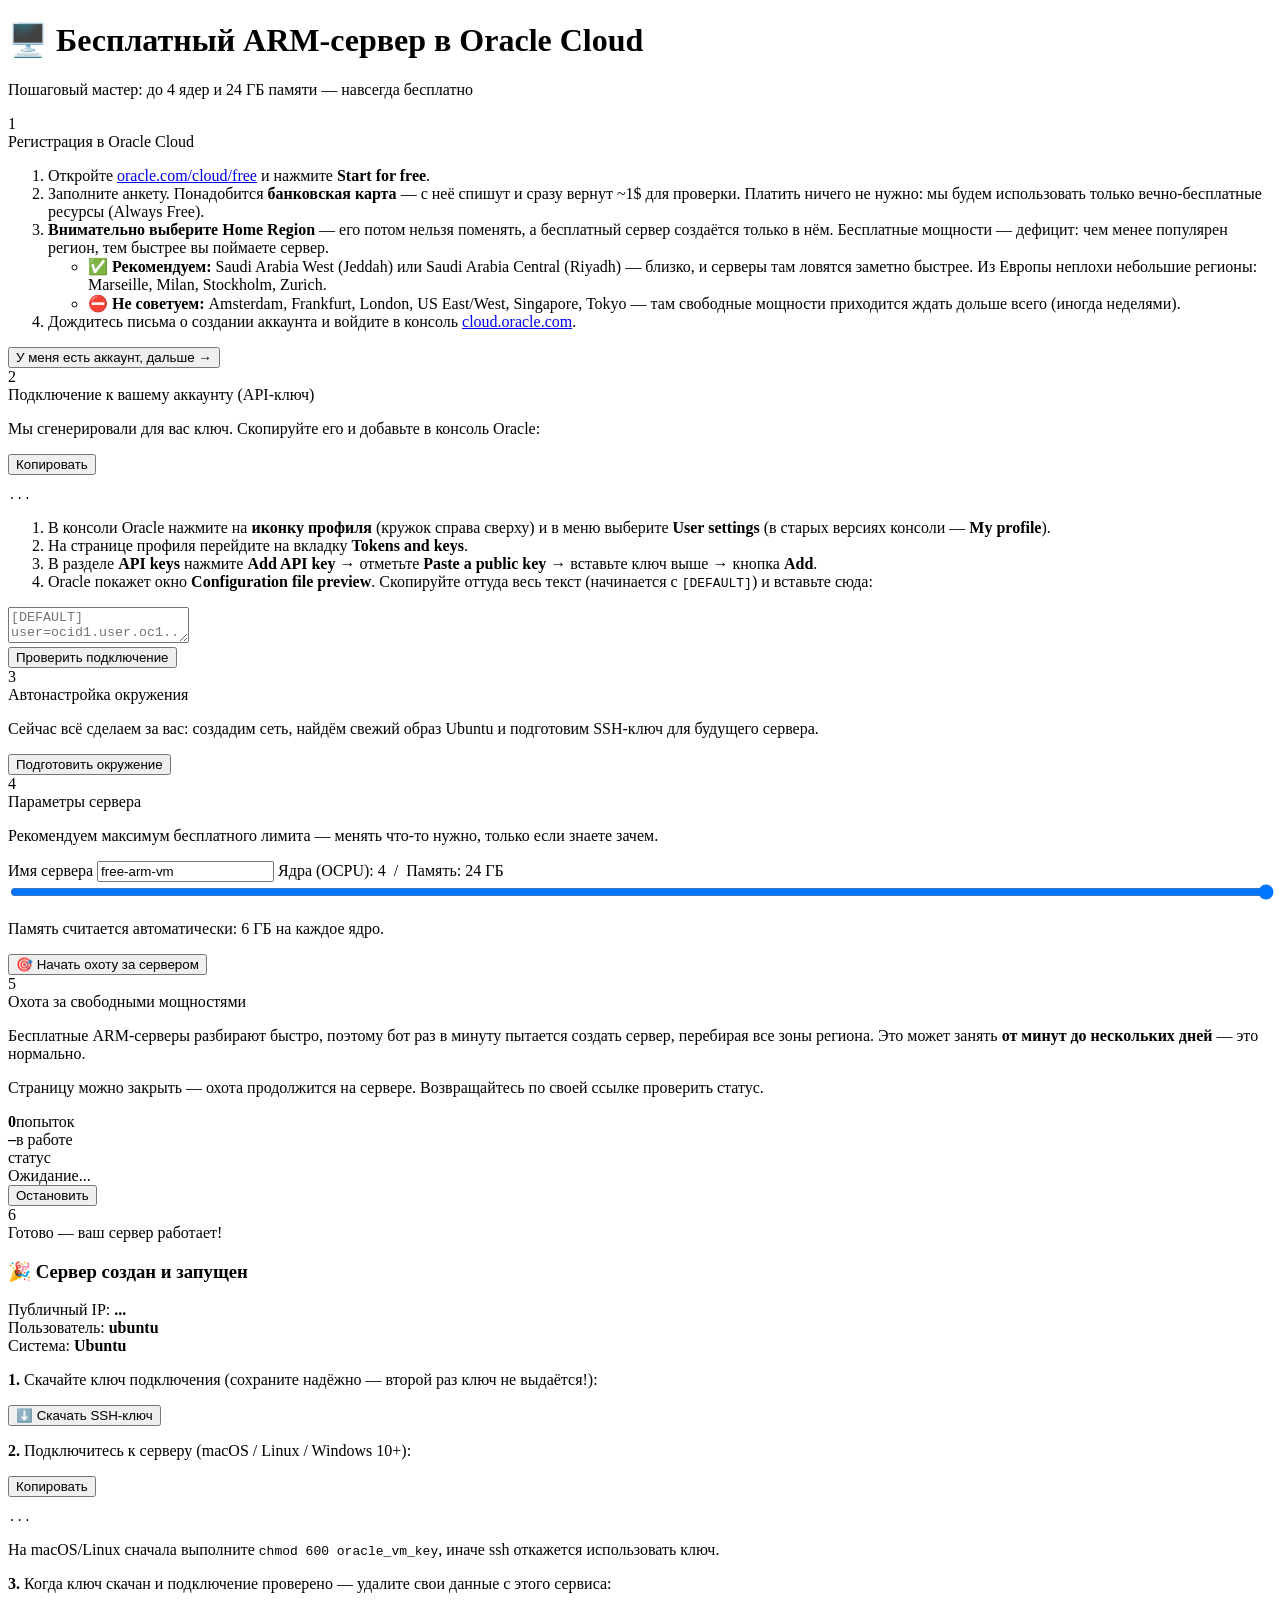
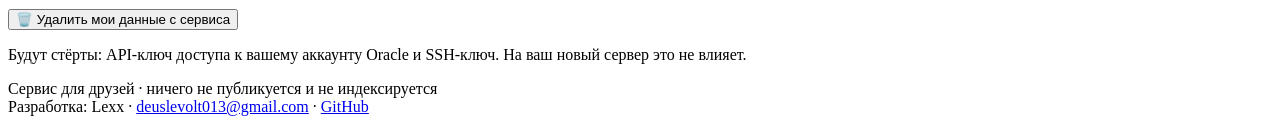
==== app/templates/index.html @ d77c9a21 "Кнопка «Начать заново» на шагах 2–5 Co-Authored-By: Claude Fable 5 <noreply@anthropic.com>" ====
<!DOCTYPE html>
<html lang="ru">
<head>
<meta charset="utf-8">
<meta name="viewport" content="width=device-width, initial-scale=1">
<meta name="robots" content="noindex, nofollow">
<title>Бесплатный сервер в Oracle Cloud</title>
<link rel="stylesheet" href="/static/style.css">
</head>
<body>
<div class="wrap">
  <header>
    <h1>🖥️ Бесплатный ARM-сервер в Oracle Cloud</h1>
    <p>Пошаговый мастер: до 4 ядер и 24 ГБ памяти — навсегда бесплатно</p>
  </header>

  <!-- ШАГ 1 -->
  <div class="step" id="step1">
    <div class="step-head">
      <div class="step-num">1</div>
      <div class="step-title">Регистрация в Oracle Cloud</div>
    </div>
    <div class="step-body">
      <ol>
        <li>Откройте <a href="https://www.oracle.com/cloud/free/" target="_blank" rel="noopener">oracle.com/cloud/free</a> и нажмите <b>Start for free</b>.</li>
        <li>Заполните анкету. Понадобится <b>банковская карта</b> — с неё спишут и сразу вернут ~1$ для проверки. Платить ничего не нужно: мы будем использовать только вечно-бесплатные ресурсы (Always Free).</li>
        <li><b>Внимательно выберите Home Region</b> — его потом нельзя поменять, а бесплатный сервер создаётся только в нём. Бесплатные мощности — дефицит: чем менее популярен регион, тем быстрее вы поймаете сервер.
          <ul>
            <li>✅ <b>Рекомендуем:</b> Saudi Arabia West (Jeddah) или Saudi Arabia Central (Riyadh) — близко, и серверы там ловятся заметно быстрее. Из Европы неплохи небольшие регионы: Marseille, Milan, Stockholm, Zurich.</li>
            <li>⛔ <b>Не советуем:</b> Amsterdam, Frankfurt, London, US East/West, Singapore, Tokyo — там свободные мощности приходится ждать дольше всего (иногда неделями).</li>
          </ul>
        </li>
        <li>Дождитесь письма о создании аккаунта и войдите в консоль <a href="https://cloud.oracle.com" target="_blank" rel="noopener">cloud.oracle.com</a>.</li>
      </ol>
      <button id="btn-step1">У меня есть аккаунт, дальше →</button>
    </div>
  </div>

  <!-- ШАГ 2 -->
  <div class="step" id="step2">
    <div class="step-head">
      <div class="step-num">2</div>
      <div class="step-title">Подключение к вашему аккаунту (API-ключ)</div>
    </div>
    <div class="step-body">
      <p>Мы сгенерировали для вас ключ. Скопируйте его и добавьте в консоль Oracle:</p>
      <div class="codebox">
        <button class="copy-btn" data-copy="#public-key">Копировать</button>
        <pre id="public-key">...</pre>
      </div>
      <ol>
        <li>В консоли Oracle нажмите на <b>иконку профиля</b> (кружок справа сверху) и в меню выберите <b>User settings</b> (в старых версиях консоли — <b>My profile</b>).</li>
        <li>На странице профиля перейдите на вкладку <b>Tokens and keys</b>.</li>
        <li>В разделе <b>API keys</b> нажмите <b>Add API key</b> → отметьте <b>Paste a public key</b> → вставьте ключ выше → кнопка <b>Add</b>.</li>
        <li>Oracle покажет окно <b>Configuration file preview</b>. Скопируйте оттуда весь текст (начинается с <code>[DEFAULT]</code>) и вставьте сюда:</li>
      </ol>
      <textarea id="config-snippet" placeholder="[DEFAULT]&#10;user=ocid1.user.oc1..&#10;fingerprint=...&#10;tenancy=ocid1.tenancy.oc1..&#10;region=..."></textarea>
      <div class="error" id="config-error"></div>
      <button id="btn-step2">Проверить подключение</button>
      <div id="config-ok"></div>
    </div>
  </div>

  <!-- ШАГ 3 -->
  <div class="step" id="step3">
    <div class="step-head">
      <div class="step-num">3</div>
      <div class="step-title">Автонастройка окружения</div>
    </div>
    <div class="step-body">
      <p>Сейчас всё сделаем за вас: создадим сеть, найдём свежий образ Ubuntu и подготовим SSH-ключ для будущего сервера.</p>
      <ul class="subtasks" id="setup-steps"></ul>
      <div class="error" id="setup-error"></div>
      <button id="btn-step3">Подготовить окружение</button>
    </div>
  </div>

  <!-- ШАГ 4 -->
  <div class="step" id="step4">
    <div class="step-head">
      <div class="step-num">4</div>
      <div class="step-title">Параметры сервера</div>
    </div>
    <div class="step-body">
      <p>Рекомендуем максимум бесплатного лимита — менять что-то нужно, только если знаете зачем.</p>
      <label>Имя сервера
        <input type="text" id="vm-name" value="free-arm-vm" maxlength="64">
      </label>
      <label>Ядра (OCPU): <span id="ocpus-label">4</span> &nbsp;/&nbsp; Память: <span id="mem-label">24</span> ГБ
        <input type="range" id="vm-ocpus" min="1" max="4" value="4" style="width:100%">
      </label>
      <p class="hint">Память считается автоматически: 6 ГБ на каждое ядро.</p>
      <button id="btn-step4">🎯 Начать охоту за сервером</button>
    </div>
  </div>

  <!-- ШАГ 5 -->
  <div class="step" id="step5">
    <div class="step-head">
      <div class="step-num">5</div>
      <div class="step-title">Охота за свободными мощностями</div>
    </div>
    <div class="step-body">
      <p>Бесплатные ARM-серверы разбирают быстро, поэтому бот раз в минуту пытается создать сервер, перебирая все зоны региона. Это может занять <b>от минут до нескольких дней</b> — это нормально.</p>
      <p class="hint">Страницу можно закрыть — охота продолжится на сервере. Возвращайтесь по своей ссылке проверить статус.</p>
      <div class="hunt-panel">
        <div class="hunt-stats">
          <div class="stat"><b id="hunt-attempts">0</b><span>попыток</span></div>
          <div class="stat"><b id="hunt-elapsed">–</b><span>в работе</span></div>
          <div class="stat"><b id="hunt-state"><span class="spinner"></span></b><span>статус</span></div>
        </div>
        <div class="hunt-log" id="hunt-log">Ожидание...</div>
      </div>
      <div class="error" id="hunt-error"></div>
      <button id="btn-hunt-stop" class="danger">Остановить</button>
      <button id="btn-hunt-restart" style="display:none">Возобновить охоту</button>
    </div>
  </div>

  <!-- ШАГ 6 -->
  <div class="step" id="step6">
    <div class="step-head">
      <div class="step-num">6</div>
      <div class="step-title">Готово — ваш сервер работает!</div>
    </div>
    <div class="step-body">
      <div class="success-box">
        <h3>🎉 Сервер создан и запущен</h3>
        <div class="kv"><span>Публичный IP:</span> <b id="vm-ip">...</b></div>
        <div class="kv"><span>Пользователь:</span> <b>ubuntu</b></div>
        <div class="kv"><span>Система:</span> <b id="vm-image">Ubuntu</b></div>
      </div>
      <p><b>1.</b> Скачайте ключ подключения (сохраните надёжно — второй раз ключ не выдаётся!):</p>
      <button id="btn-download-key">⬇️ Скачать SSH-ключ</button>
      <p><b>2.</b> Подключитесь к серверу (macOS / Linux / Windows 10+):</p>
      <div class="codebox">
        <button class="copy-btn" data-copy="#ssh-cmd">Копировать</button>
        <pre id="ssh-cmd">...</pre>
      </div>
      <p class="hint">На macOS/Linux сначала выполните <code>chmod 600 oracle_vm_key</code>, иначе ssh откажется использовать ключ.</p>
      <p><b>3.</b> Когда ключ скачан и подключение проверено — удалите свои данные с этого сервиса:</p>
      <button id="btn-wipe" class="danger">🗑️ Удалить мои данные с сервиса</button>
      <p class="hint">Будут стёрты: API-ключ доступа к вашему аккаунту Oracle и SSH-ключ. На ваш новый сервер это не влияет.</p>
    </div>
  </div>

  <div id="reset-row" style="display:none; text-align:center; margin-top:6px;">
    <button id="btn-reset" class="danger" style="margin-top:0">↺ Начать заново</button>
    <div class="hint" style="margin-top:6px">Сбросит все шаги и удалит созданные ключи — вернётесь к шагу 1.</div>
  </div>

  <footer>
    Сервис для друзей · ничего не публикуется и не индексируется<br>
    Разработка: Lexx · <a href="mailto:deuslevolt013@gmail.com">deuslevolt013@gmail.com</a> · <a href="https://github.com/Lexx143/oracle-vm-creator" target="_blank" rel="noopener">GitHub</a>
  </footer>
</div>
<script src="/static/app.js"></script>
</body>
</html>
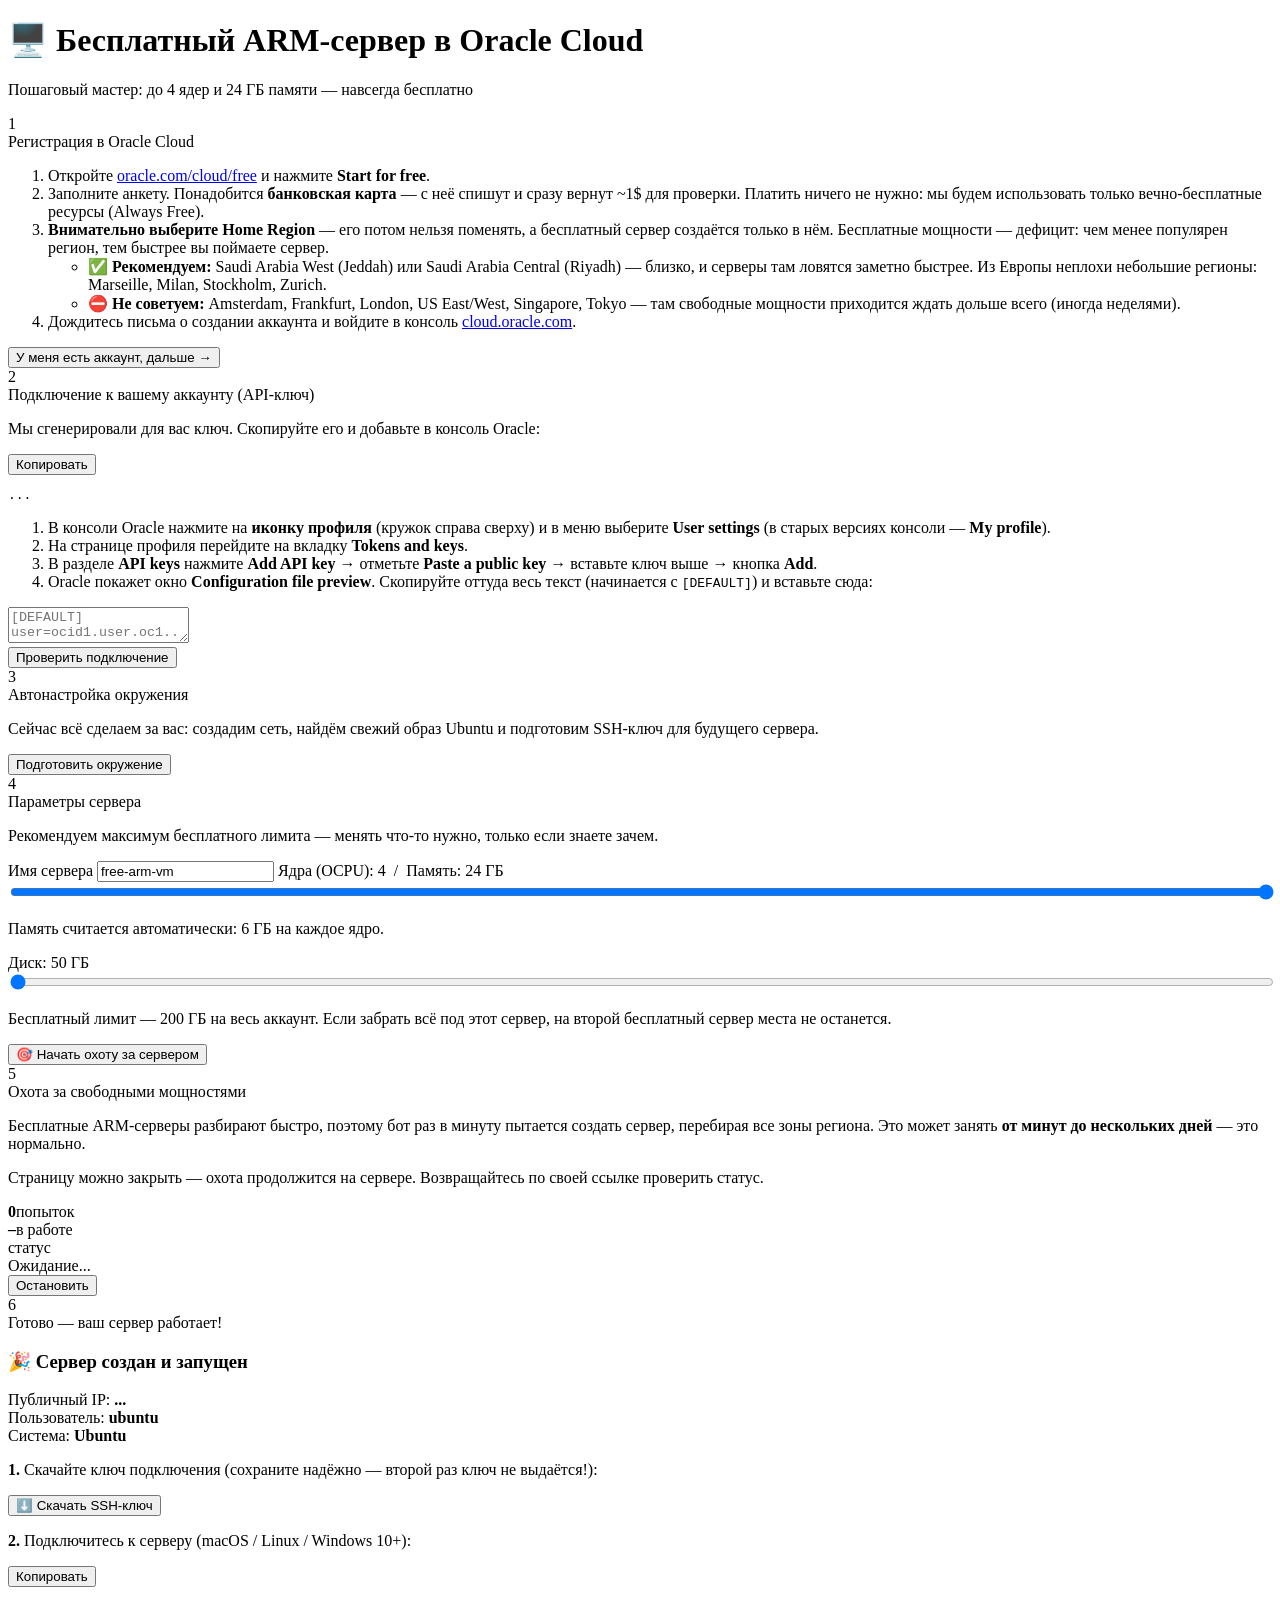
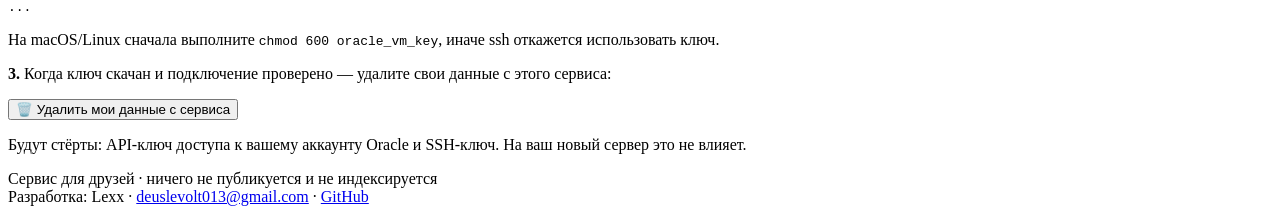
==== commit d851e016: "Настройка размера диска (50–200 ГБ) на шаге 4 + mkdir в _ensure_ssh_keypair Co-Authored-By: Claude F" ====
--- a/app/templates/index.html
+++ b/app/templates/index.html
@@ -90,6 +90,10 @@
         <input type="range" id="vm-ocpus" min="1" max="4" value="4" style="width:100%">
       </label>
       <p class="hint">Память считается автоматически: 6 ГБ на каждое ядро.</p>
+      <label>Диск: <span id="disk-label">50</span> ГБ
+        <input type="range" id="vm-disk" min="50" max="200" step="10" value="50" style="width:100%">
+      </label>
+      <p class="hint">Бесплатный лимит — 200 ГБ на весь аккаунт. Если забрать всё под этот сервер, на второй бесплатный сервер места не останется.</p>
       <button id="btn-step4">🎯 Начать охоту за сервером</button>
     </div>
   </div>
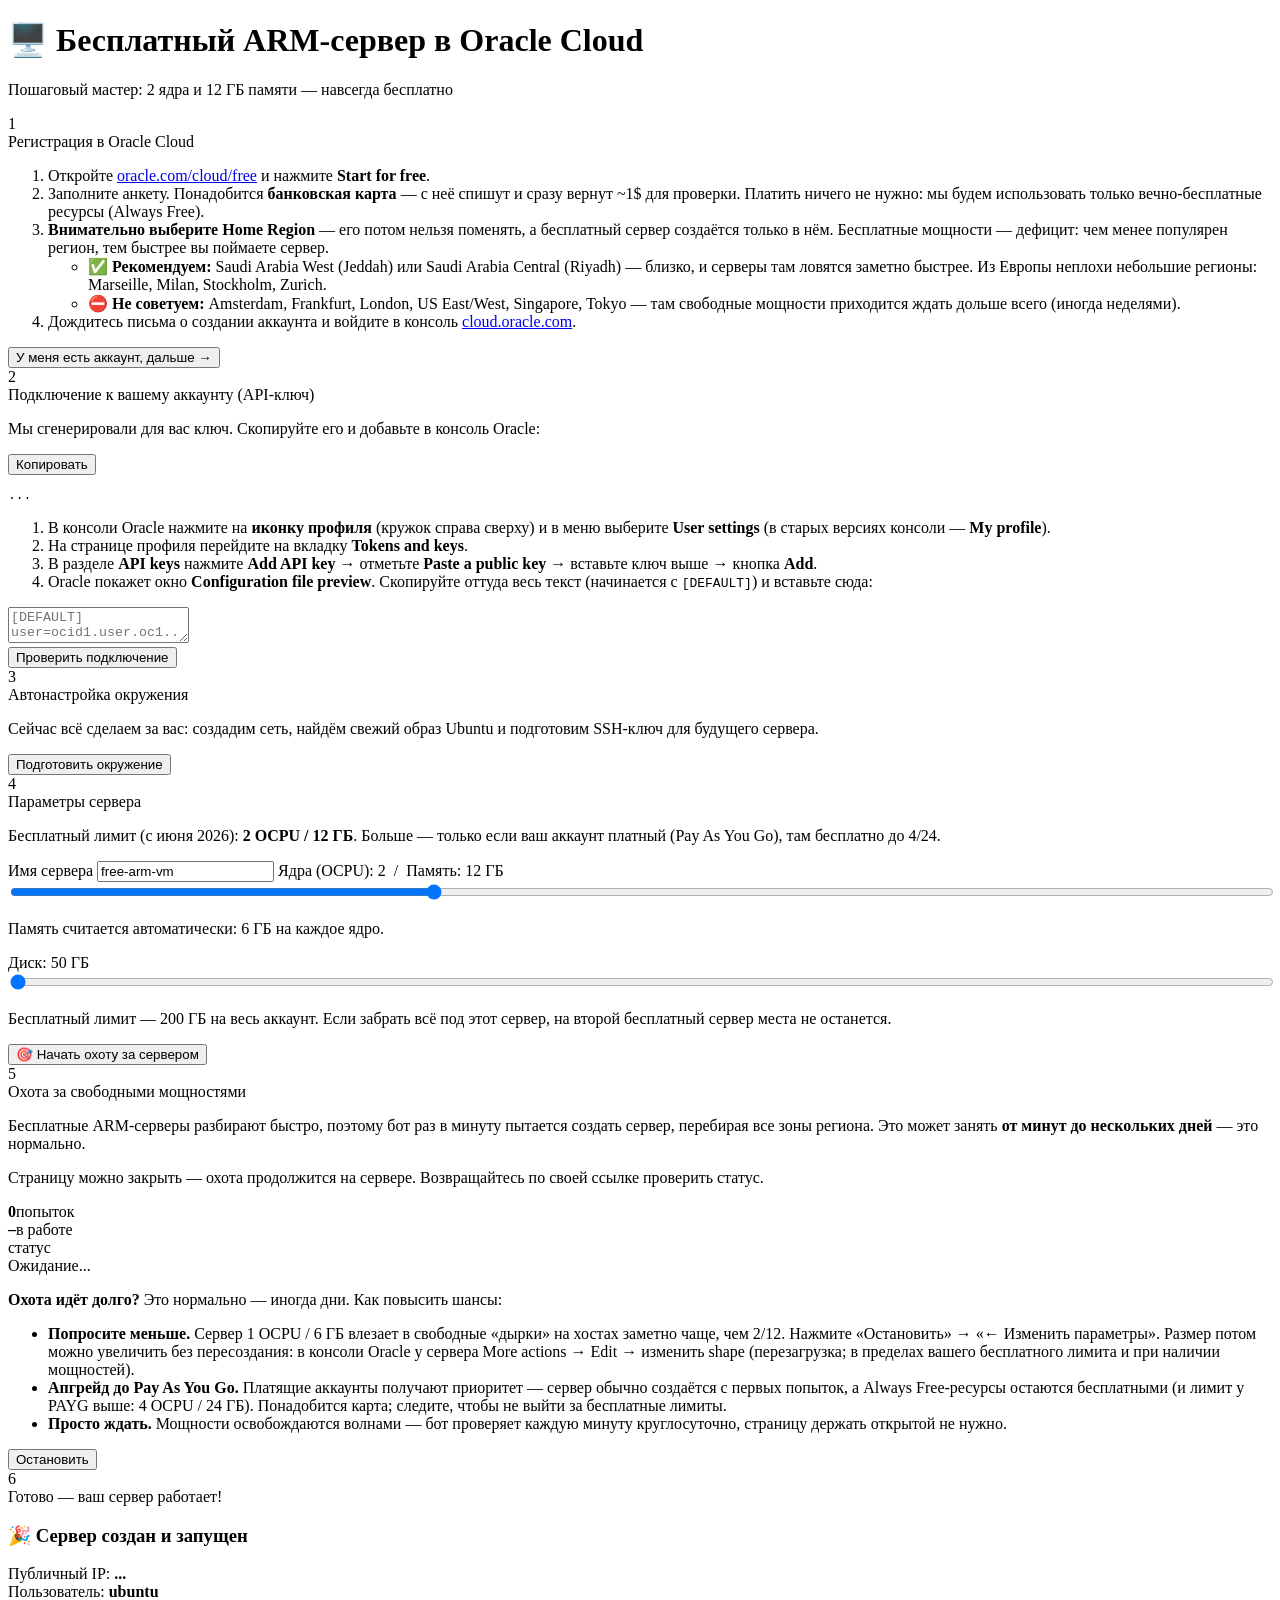
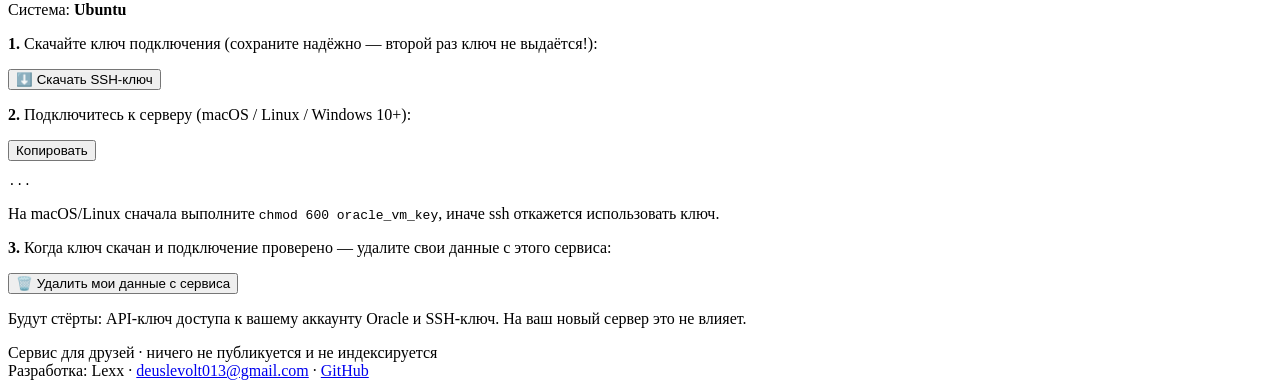
==== commit 0df22cfc: "Новые лимиты Always Free (2 OCPU/12 ГБ с 15.06.2026) + советы по повышению шансов охоты Co-Authored-" ====
--- a/app/templates/index.html
+++ b/app/templates/index.html
@@ -11,7 +11,7 @@
 <div class="wrap">
   <header>
     <h1>🖥️ Бесплатный ARM-сервер в Oracle Cloud</h1>
-    <p>Пошаговый мастер: до 4 ядер и 24 ГБ памяти — навсегда бесплатно</p>
+    <p>Пошаговый мастер: 2 ядра и 12 ГБ памяти — навсегда бесплатно</p>
   </header>
 
   <!-- ШАГ 1 -->
@@ -82,12 +82,12 @@
       <div class="step-title">Параметры сервера</div>
     </div>
     <div class="step-body">
-      <p>Рекомендуем максимум бесплатного лимита — менять что-то нужно, только если знаете зачем.</p>
+      <p>Бесплатный лимит (с июня 2026): <b>2 OCPU / 12 ГБ</b>. Больше — только если ваш аккаунт платный (Pay&nbsp;As&nbsp;You&nbsp;Go), там бесплатно до 4/24.</p>
       <label>Имя сервера
         <input type="text" id="vm-name" value="free-arm-vm" maxlength="64">
       </label>
-      <label>Ядра (OCPU): <span id="ocpus-label">4</span> &nbsp;/&nbsp; Память: <span id="mem-label">24</span> ГБ
-        <input type="range" id="vm-ocpus" min="1" max="4" value="4" style="width:100%">
+      <label>Ядра (OCPU): <span id="ocpus-label">2</span> &nbsp;/&nbsp; Память: <span id="mem-label">12</span> ГБ
+        <input type="range" id="vm-ocpus" min="1" max="4" value="2" style="width:100%">
       </label>
       <p class="hint">Память считается автоматически: 6 ГБ на каждое ядро.</p>
       <label>Диск: <span id="disk-label">50</span> ГБ
@@ -116,8 +116,15 @@
         <div class="hunt-log" id="hunt-log">Ожидание...</div>
       </div>
       <div class="error" id="hunt-error"></div>
+      <p><b>Охота идёт долго?</b> Это нормально — иногда дни. Как повысить шансы:</p>
+      <ul>
+        <li><b>Попросите меньше.</b> Сервер 1 OCPU / 6 ГБ влезает в свободные «дырки» на хостах заметно чаще, чем 2/12. Нажмите «Остановить» → «← Изменить параметры». Размер потом можно увеличить без пересоздания: в консоли Oracle у сервера More actions → Edit → изменить shape (перезагрузка; в пределах вашего бесплатного лимита и при наличии мощностей).</li>
+        <li><b>Апгрейд до Pay As You Go.</b> Платящие аккаунты получают приоритет — сервер обычно создаётся с первых попыток, а Always Free-ресурсы остаются бесплатными (и лимит у PAYG выше: 4 OCPU / 24 ГБ). Понадобится карта; следите, чтобы не выйти за бесплатные лимиты.</li>
+        <li><b>Просто ждать.</b> Мощности освобождаются волнами — бот проверяет каждую минуту круглосуточно, страницу держать открытой не нужно.</li>
+      </ul>
       <button id="btn-hunt-stop" class="danger">Остановить</button>
       <button id="btn-hunt-restart" style="display:none">Возобновить охоту</button>
+      <button id="btn-edit-params" class="secondary" style="display:none">← Изменить параметры</button>
     </div>
   </div>
 
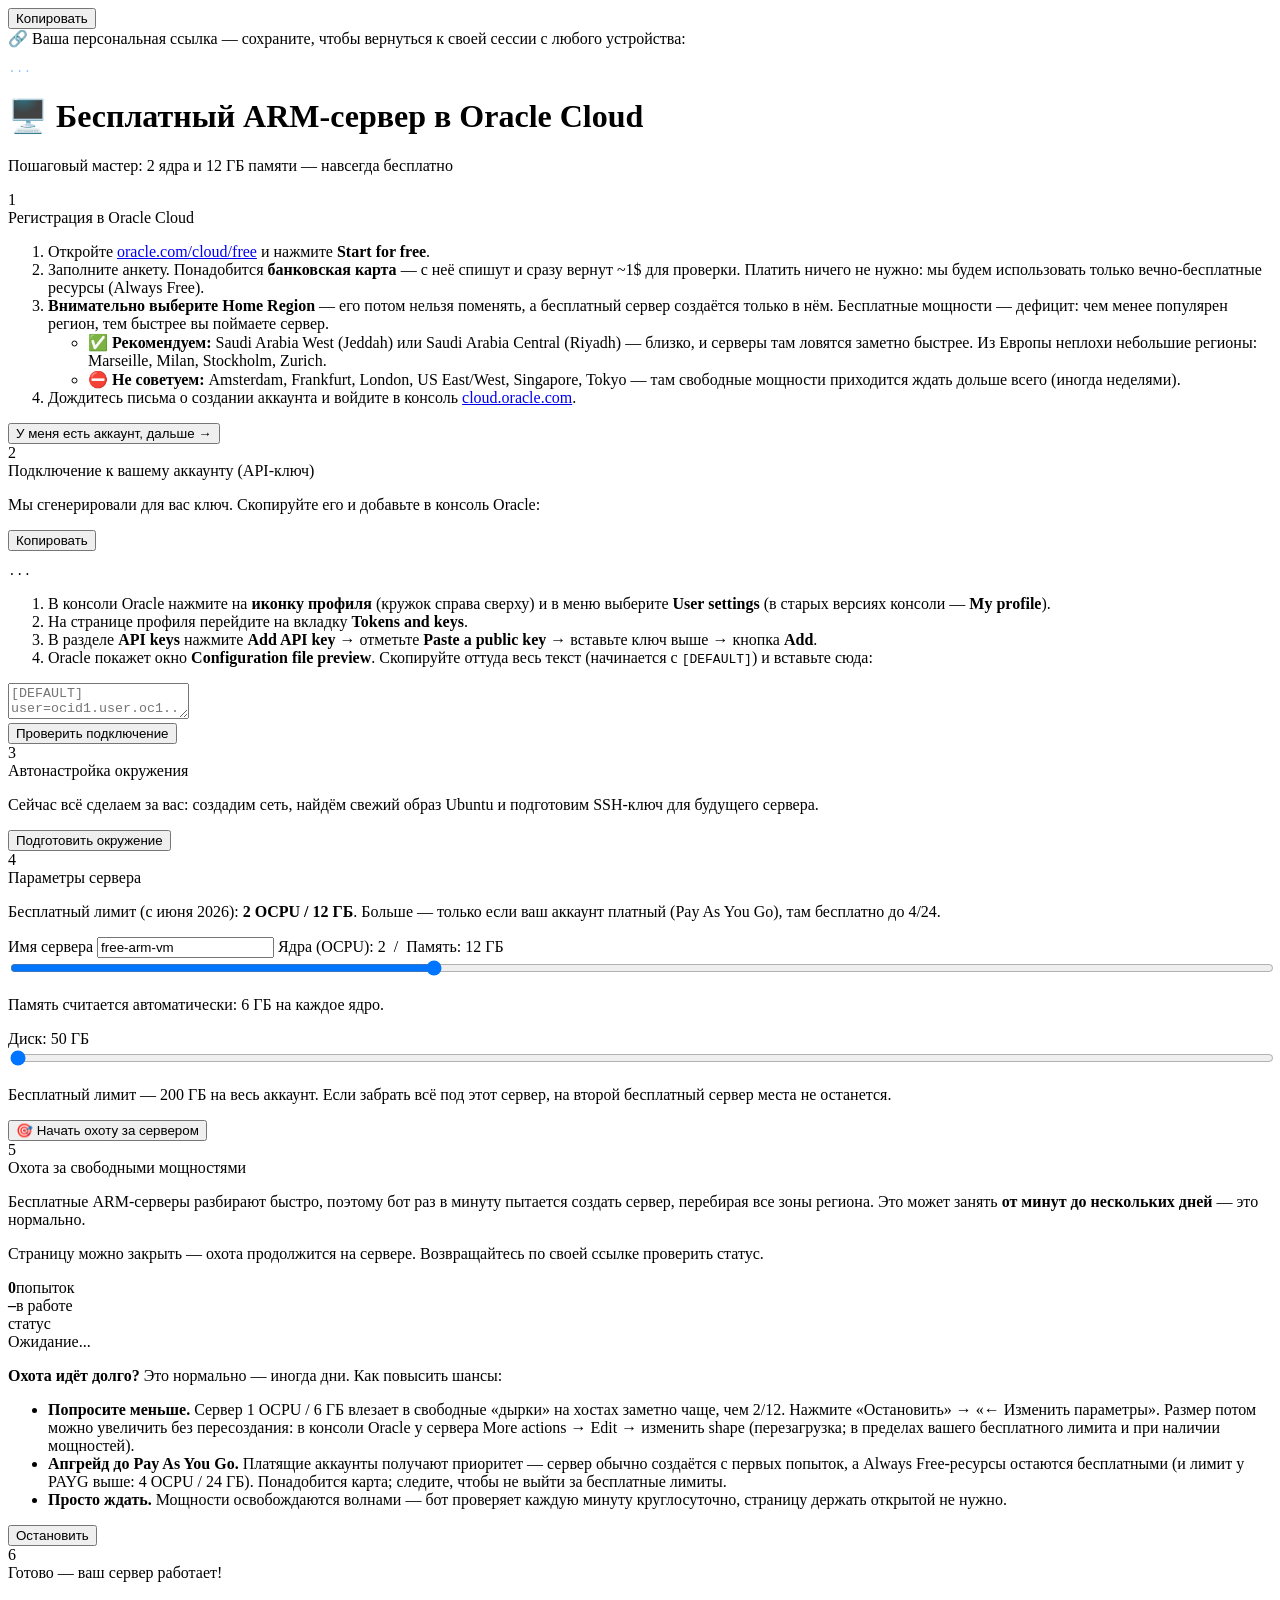
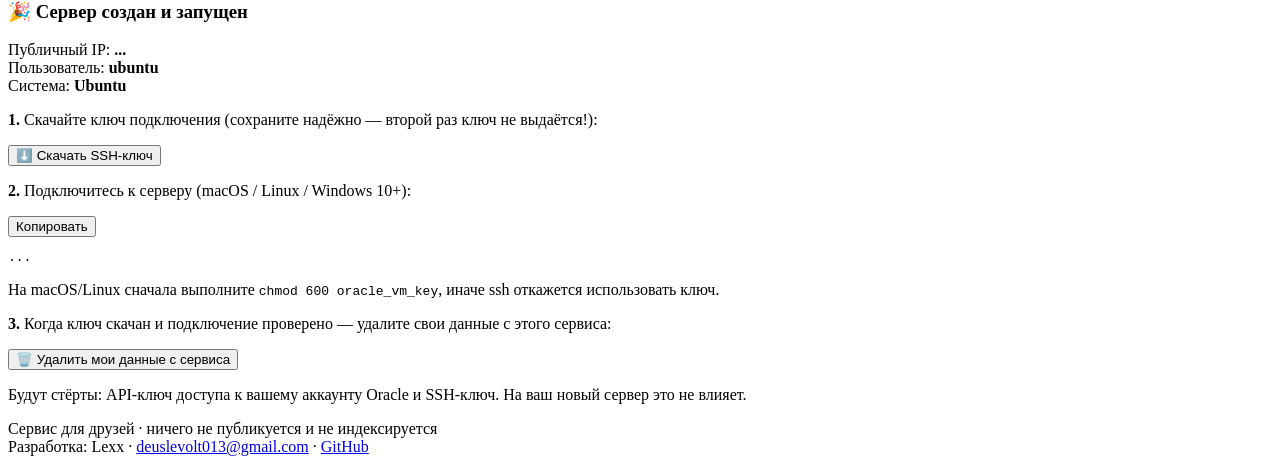
==== commit 3d8ade6b: "Вход по общему логину/паролю с автоматической выдачей персональных токен-ссылок Co-Authored-By: Clau" ====
--- a/app/templates/index.html
+++ b/app/templates/index.html
@@ -7,8 +7,13 @@
 <title>Бесплатный сервер в Oracle Cloud</title>
 <link rel="stylesheet" href="/static/style.css">
 </head>
-<body>
+<body data-token="{{ token }}">
 <div class="wrap">
+  <div class="codebox" style="margin-bottom:20px;">
+    <button class="copy-btn" data-copy="#my-link">Копировать</button>
+    <div class="hint" style="margin-bottom:6px;">🔗 Ваша персональная ссылка — сохраните, чтобы вернуться к своей сессии с любого устройства:</div>
+    <pre id="my-link" style="color:#8fc7ff;">...</pre>
+  </div>
   <header>
     <h1>🖥️ Бесплатный ARM-сервер в Oracle Cloud</h1>
     <p>Пошаговый мастер: 2 ядра и 12 ГБ памяти — навсегда бесплатно</p>
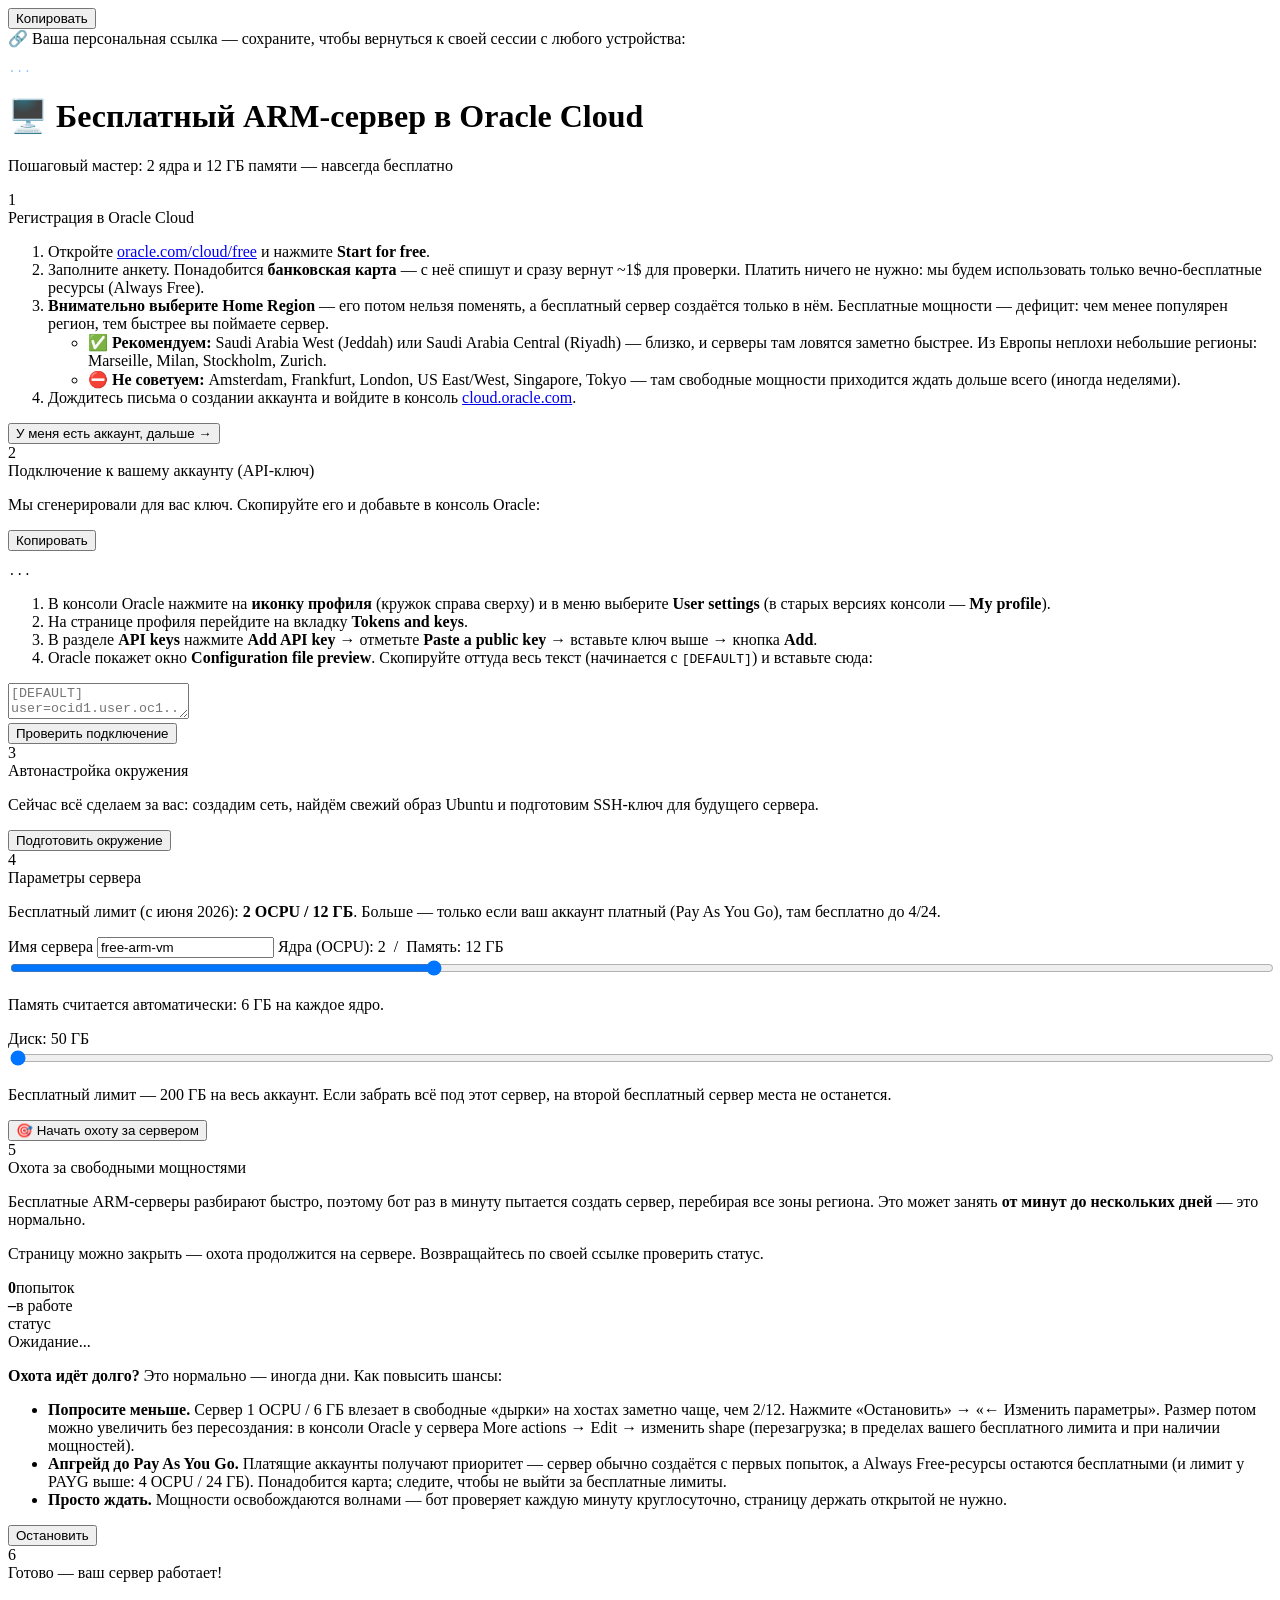
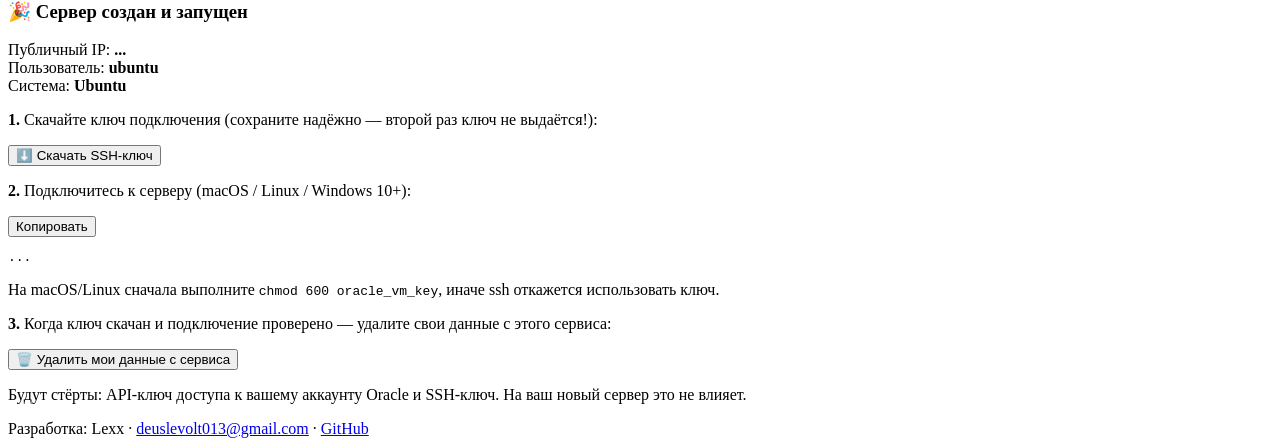
==== commit 7a535a19: "Мобильная вёрстка (медиазапрос до 560px) + убрана фраза из футера Co-Authored-By: Claude Fable 5 <no" ====
--- a/app/templates/index.html
+++ b/app/templates/index.html
@@ -11,7 +11,7 @@
 <div class="wrap">
   <div class="codebox" style="margin-bottom:20px;">
     <button class="copy-btn" data-copy="#my-link">Копировать</button>
-    <div class="hint" style="margin-bottom:6px;">🔗 Ваша персональная ссылка — сохраните, чтобы вернуться к своей сессии с любого устройства:</div>
+    <div class="hint" style="margin-bottom:6px; padding-right:118px;">🔗 Ваша персональная ссылка — сохраните, чтобы вернуться к своей сессии с любого устройства:</div>
     <pre id="my-link" style="color:#8fc7ff;">...</pre>
   </div>
   <header>
@@ -166,7 +166,6 @@
   </div>
 
   <footer>
-    Сервис для друзей · ничего не публикуется и не индексируется<br>
     Разработка: Lexx · <a href="mailto:deuslevolt013@gmail.com">deuslevolt013@gmail.com</a> · <a href="https://github.com/Lexx143/oracle-vm-creator" target="_blank" rel="noopener">GitHub</a>
   </footer>
 </div>
